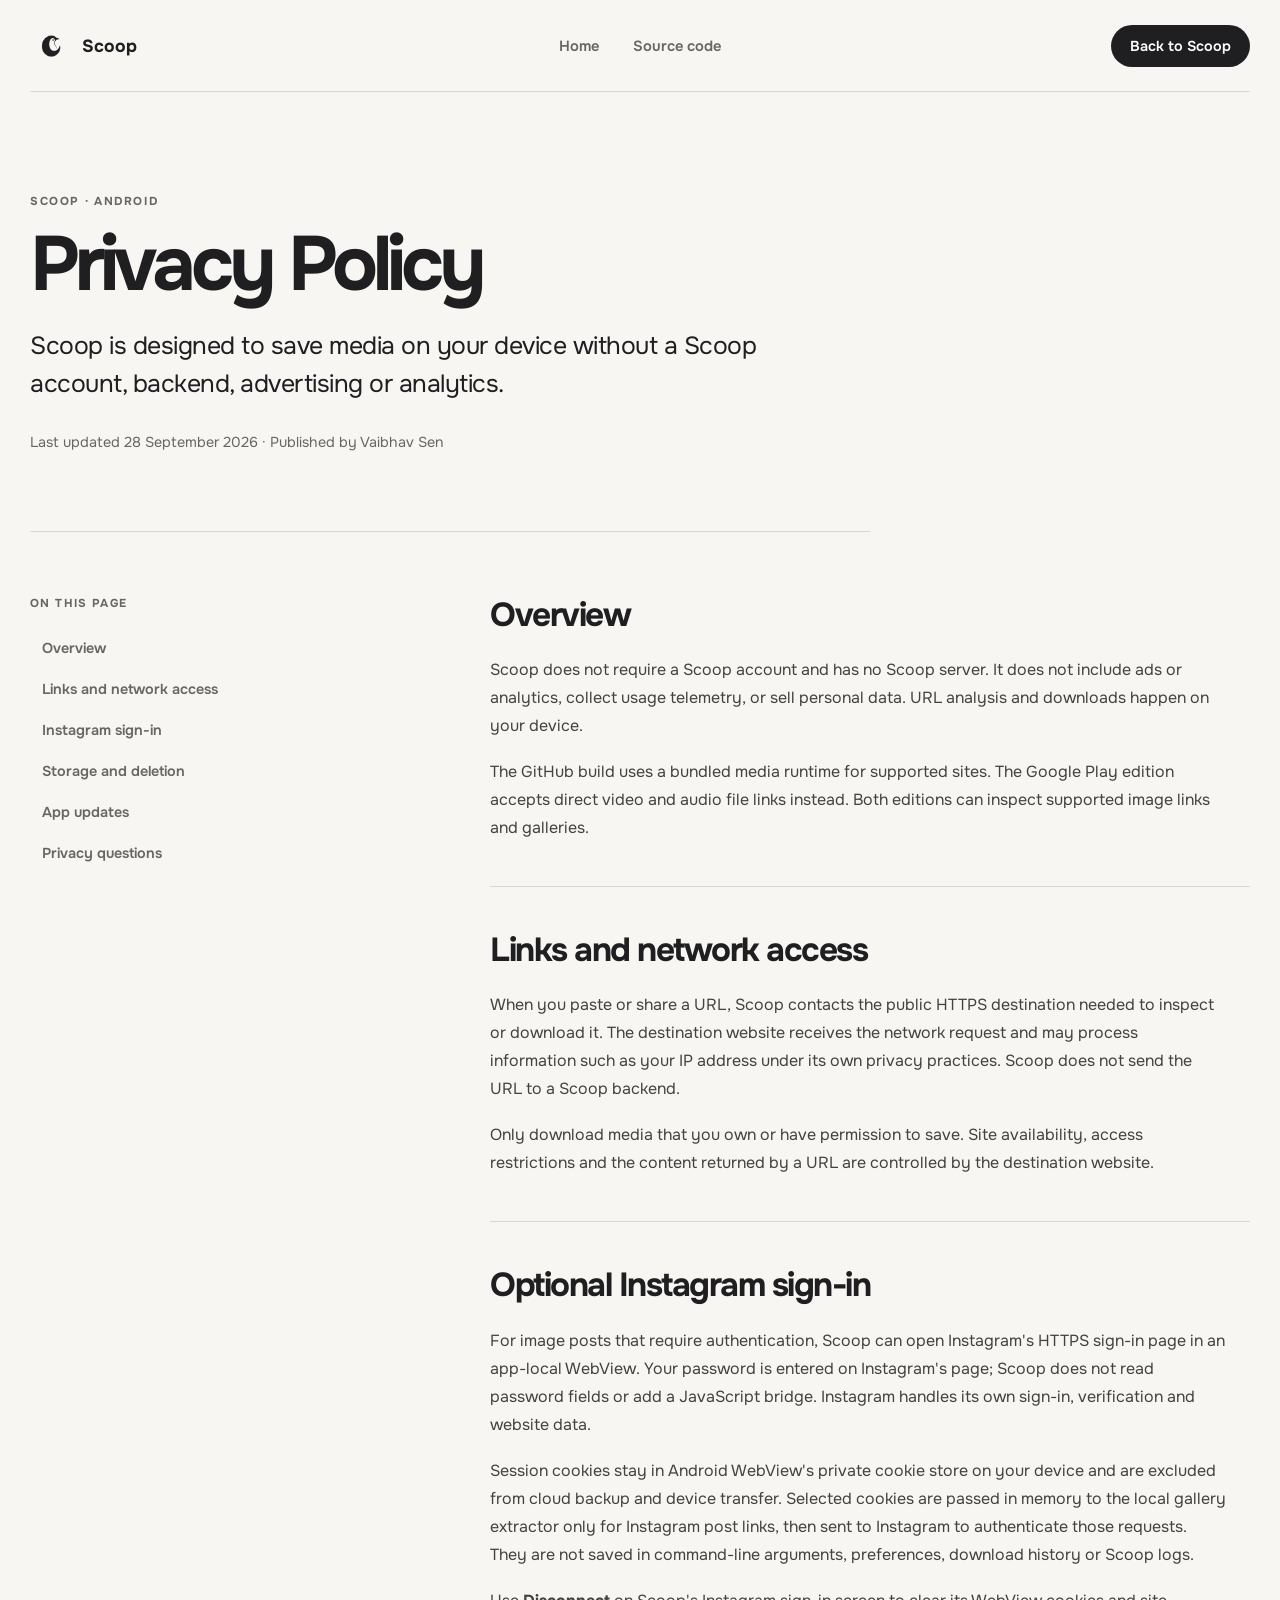
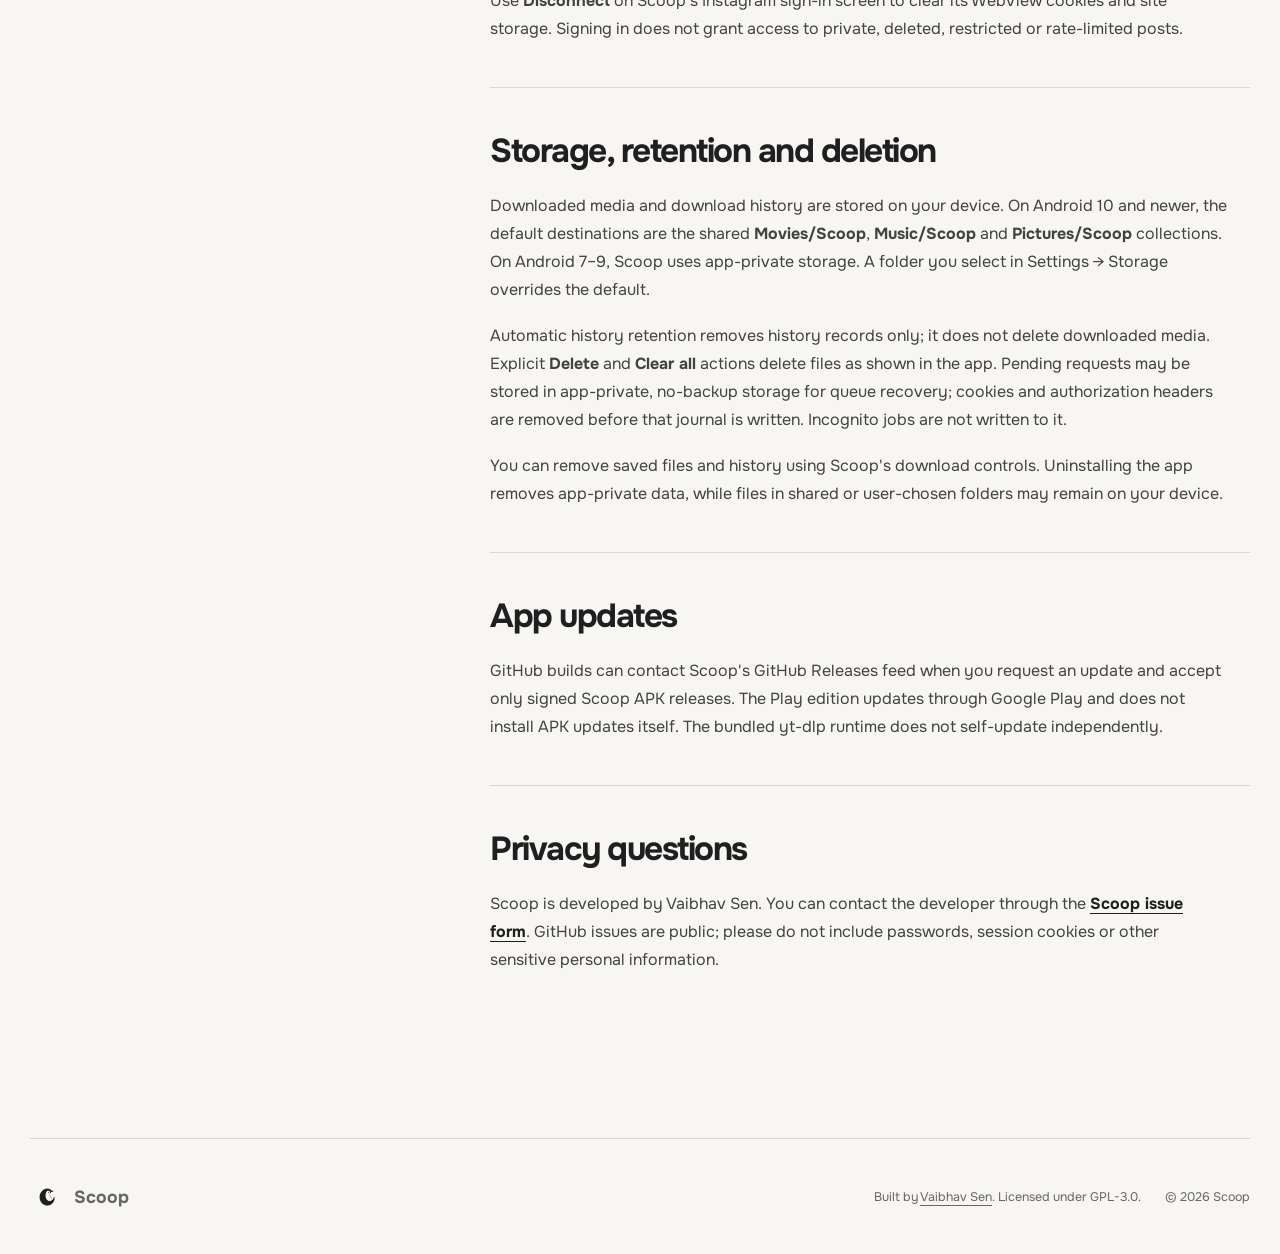
==== docs/privacy/index.html @ 67393e5b "Publish Scoop privacy policy page" ====
<!doctype html>
<html lang="en">
  <head>
    <meta charset="utf-8" />
    <meta name="viewport" content="width=device-width, initial-scale=1" />
    <meta name="theme-color" content="#f7f6f2" />
    <meta name="description" content="Scoop's privacy policy: how the Android app handles links, downloads, Instagram sessions and local data." />
    <title>Privacy Policy — Scoop</title>
    <link rel="canonical" href="https://vabxsen.github.io/Scoop/privacy/" />
    <link rel="icon" href="../logo-light.png" />
    <link rel="stylesheet" href="../styles.css" />
    <link rel="stylesheet" href="styles.css" />
  </head>
  <body>
    <a class="skip-link" href="#main">Skip to policy</a>

    <header class="site-header">
      <a class="brand" href="../" aria-label="Scoop home">
        <img src="../logo-light.png" alt="" width="42" height="42" />
        <span>Scoop</span>
      </a>
      <nav aria-label="Primary navigation">
        <a href="../">Home</a>
        <a href="https://github.com/vabxsen/Scoop">Source code</a>
      </nav>
      <a class="header-cta" href="../">Back to Scoop</a>
    </header>

    <main class="policy-main" id="main">
      <section class="policy-hero" aria-labelledby="policy-title">
        <p class="eyebrow">Scoop · Android</p>
        <h1 id="policy-title">Privacy Policy</h1>
        <p class="policy-intro">Scoop is designed to save media on your device without a Scoop account, backend, advertising or analytics.</p>
        <p class="policy-meta">Last updated <time datetime="2026-09-28">28 September 2026</time> · Published by Vaibhav Sen</p>
      </section>

      <div class="policy-layout">
        <aside class="policy-toc" aria-label="On this page">
          <p>On this page</p>
          <nav aria-label="Policy sections">
            <a href="#overview">Overview</a>
            <a href="#network">Links and network access</a>
            <a href="#instagram">Instagram sign-in</a>
            <a href="#storage">Storage and deletion</a>
            <a href="#updates">App updates</a>
            <a href="#contact">Privacy questions</a>
          </nav>
        </aside>

        <article class="policy-content">
          <section id="overview">
            <h2>Overview</h2>
            <p>Scoop does not require a Scoop account and has no Scoop server. It does not include ads or analytics, collect usage telemetry, or sell personal data. URL analysis and downloads happen on your device.</p>
            <p>The GitHub build uses a bundled media runtime for supported sites. The Google Play edition accepts direct video and audio file links instead. Both editions can inspect supported image links and galleries.</p>
          </section>

          <section id="network">
            <h2>Links and network access</h2>
            <p>When you paste or share a URL, Scoop contacts the public HTTPS destination needed to inspect or download it. The destination website receives the network request and may process information such as your IP address under its own privacy practices. Scoop does not send the URL to a Scoop backend.</p>
            <p>Only download media that you own or have permission to save. Site availability, access restrictions and the content returned by a URL are controlled by the destination website.</p>
          </section>

          <section id="instagram">
            <h2>Optional Instagram sign-in</h2>
            <p>For image posts that require authentication, Scoop can open Instagram's HTTPS sign-in page in an app-local WebView. Your password is entered on Instagram's page; Scoop does not read password fields or add a JavaScript bridge. Instagram handles its own sign-in, verification and website data.</p>
            <p>Session cookies stay in Android WebView's private cookie store on your device and are excluded from cloud backup and device transfer. Selected cookies are passed in memory to the local gallery extractor only for Instagram post links, then sent to Instagram to authenticate those requests. They are not saved in command-line arguments, preferences, download history or Scoop logs.</p>
            <p>Use <strong>Disconnect</strong> on Scoop's Instagram sign-in screen to clear its WebView cookies and site storage. Signing in does not grant access to private, deleted, restricted or rate-limited posts.</p>
          </section>

          <section id="storage">
            <h2>Storage, retention and deletion</h2>
            <p>Downloaded media and download history are stored on your device. On Android 10 and newer, the default destinations are the shared <strong>Movies/Scoop</strong>, <strong>Music/Scoop</strong> and <strong>Pictures/Scoop</strong> collections. On Android 7–9, Scoop uses app-private storage. A folder you select in Settings → Storage overrides the default.</p>
            <p>Automatic history retention removes history records only; it does not delete downloaded media. Explicit <strong>Delete</strong> and <strong>Clear all</strong> actions delete files as shown in the app. Pending requests may be stored in app-private, no-backup storage for queue recovery; cookies and authorization headers are removed before that journal is written. Incognito jobs are not written to it.</p>
            <p>You can remove saved files and history using Scoop's download controls. Uninstalling the app removes app-private data, while files in shared or user-chosen folders may remain on your device.</p>
          </section>

          <section id="updates">
            <h2>App updates</h2>
            <p>GitHub builds can contact Scoop's GitHub Releases feed when you request an update and accept only signed Scoop APK releases. The Play edition updates through Google Play and does not install APK updates itself. The bundled yt-dlp runtime does not self-update independently.</p>
          </section>

          <section id="contact">
            <h2>Privacy questions</h2>
            <p>Scoop is developed by Vaibhav Sen. You can contact the developer through the <a href="https://github.com/vabxsen/Scoop/issues/new">Scoop issue form</a>. GitHub issues are public; please do not include passwords, session cookies or other sensitive personal information.</p>
          </section>
        </article>
      </div>
    </main>

    <footer>
      <a class="brand" href="../" aria-label="Scoop home">
        <img src="../logo-light.png" alt="" width="34" height="34" />
        <span>Scoop</span>
      </a>
      <p>Built by <a href="https://github.com/vabxsen">Vaibhav Sen</a>. Licensed under GPL-3.0.</p>
      <p>© 2026 Scoop</p>
    </footer>
  </body>
</html>
---- docs/styles.css ----
@font-face {
  font-family: "Onest";
  src: url("fonts/onest-regular.ttf") format("truetype");
  font-weight: 400;
  font-display: swap;
}

@font-face {
  font-family: "Onest";
  src: url("fonts/onest-semibold.ttf") format("truetype");
  font-weight: 600;
  font-display: swap;
}

@font-face {
  font-family: "Onest";
  src: url("fonts/onest-bold.ttf") format("truetype");
  font-weight: 700;
  font-display: swap;
}

:root {
  color-scheme: light;
  --paper: #f7f6f2;
  --ink: #1f1f21;
  --muted: #666662;
  --line: #d8d6cf;
  --soft: #ebe9e2;
  --signal: #e5ff57;
  --signal-ink: #181906;
  --radius-card: 28px;
  --radius-control: 999px;
  --max-width: 1220px;
}

* {
  box-sizing: border-box;
}

html {
  scroll-behavior: smooth;
  overflow-x: hidden;
}

body {
  margin: 0;
  overflow-x: hidden;
  color: var(--ink);
  background: var(--paper);
  font-family: "Onest", system-ui, sans-serif;
  text-rendering: optimizeLegibility;
}

a {
  color: inherit;
  text-decoration-thickness: 1px;
  text-underline-offset: 4px;
}

img,
video {
  display: block;
  max-width: 100%;
}

.skip-link {
  position: fixed;
  z-index: 100;
  top: 12px;
  left: 12px;
  padding: 10px 16px;
  border-radius: var(--radius-control);
  color: #fff;
  background: var(--ink);
  transform: translateY(-180%);
}

.skip-link:focus {
  transform: translateY(0);
}

.site-header,
main,
footer {
  width: min(calc(100% - 40px), var(--max-width));
  margin-inline: auto;
}

.site-header {
  position: relative;
  z-index: 10;
  display: grid;
  grid-template-columns: 1fr auto 1fr;
  align-items: center;
  min-height: 92px;
  border-bottom: 1px solid var(--line);
}

.brand {
  display: inline-flex;
  align-items: center;
  justify-self: start;
  gap: 10px;
  font-size: 1.1rem;
  font-weight: 700;
  text-decoration: none;
}

.brand img {
  object-fit: contain;
}

nav {
  display: flex;
  gap: 34px;
}

nav a {
  color: var(--muted);
  font-size: 0.92rem;
  font-weight: 600;
  text-decoration: none;
}

nav a:hover,
nav a:focus-visible {
  color: var(--ink);
}

.header-cta {
  justify-self: end;
  padding: 12px 19px;
  border-radius: var(--radius-control);
  color: #fff;
  background: var(--ink);
  font-size: 0.9rem;
  font-weight: 600;
  text-decoration: none;
}

.hero {
  display: grid;
  grid-template-columns: minmax(0, 1.05fr) minmax(360px, 0.95fr);
  align-items: center;
  min-height: calc(100dvh - 92px);
  gap: clamp(44px, 7vw, 110px);
  padding: 64px 0 72px;
}

.eyebrow {
  margin: 0 0 20px;
  color: var(--muted);
  font-size: 0.72rem;
  font-weight: 700;
  letter-spacing: 0.14em;
  text-transform: uppercase;
}

h1,
h2,
h3,
p {
  margin-top: 0;
}

h1 {
  max-width: 760px;
  margin-bottom: 28px;
  font-size: clamp(3.2rem, 6vw, 6.1rem);
  line-height: 0.95;
  letter-spacing: -0.065em;
}

.hero-summary {
  max-width: 590px;
  margin-bottom: 30px;
  color: var(--muted);
  font-size: clamp(1.02rem, 1.6vw, 1.25rem);
  line-height: 1.55;
}

.hero-actions {
  display: flex;
  flex-wrap: wrap;
  gap: 12px;
}

.button {
  display: inline-flex;
  min-height: 52px;
  align-items: center;
  justify-content: center;
  padding: 0 24px;
  border: 1px solid var(--ink);
  border-radius: var(--radius-control);
  font-weight: 700;
  text-decoration: none;
  transition: transform 160ms ease, background-color 160ms ease, color 160ms ease;
}

.button:hover {
  transform: translateY(-2px);
}

.button:active {
  transform: translateY(0) scale(0.98);
}

.button:focus-visible,
.header-cta:focus-visible,
.demo-toggle:focus-visible,
a:focus-visible,
video:focus-visible {
  outline: 3px solid #2268d8;
  outline-offset: 4px;
}

.button-primary {
  color: var(--signal-ink);
  background: var(--signal);
}

.button-primary:hover {
  background: #d9f44d;
}

.button-secondary {
  background: transparent;
}

.button-secondary:hover {
  color: #fff;
  background: var(--ink);
}

.trust-list {
  display: flex;
  flex-wrap: wrap;
  gap: 8px;
  margin: 34px 0 0;
  padding: 0;
  list-style: none;
}

.trust-list li {
  padding: 8px 13px;
  border: 1px solid var(--line);
  border-radius: var(--radius-control);
  color: var(--muted);
  font-size: 0.82rem;
  font-weight: 600;
}

.hero-visual {
  position: relative;
  justify-self: center;
  width: min(100%, 470px);
  padding: 36px;
}

.phone-frame {
  position: relative;
  z-index: 2;
  width: min(100%, 340px);
  margin-inline: auto;
  padding: 10px;
  border-radius: 46px;
  background: linear-gradient(155deg, #34343a 0%, #151517 42%, #101012 68%, #2b2b31 100%);
  box-shadow:
    0 1px 2px rgba(20, 19, 16, 0.4),
    0 34px 70px -28px rgba(20, 19, 16, 0.62),
    inset 0 0 0 1px rgba(255, 255, 255, 0.09);
}

.phone-frame::before,
.phone-frame::after {
  content: "";
  position: absolute;
  width: 3px;
  border-radius: 4px;
  background: linear-gradient(180deg, #3a3a40, #17171a);
}

.phone-frame::before {
  top: 21%;
  left: -3px;
  height: 66px;
}

.phone-frame::after {
  top: 31%;
  right: -3px;
  height: 46px;
}

.phone-screen {
  position: relative;
  overflow: hidden;
  border-radius: 37px;
  background: #f7f4ef;
}

.phone-screen video {
  width: 100%;
  aspect-ratio: 9 / 20;
  object-fit: cover;
}

.demo-toggle {
  position: absolute;
  right: -21px;
  bottom: 28px;
  z-index: 3;
  display: grid;
  place-items: center;
  width: 46px;
  height: 46px;
  padding: 0;
  border: 1px solid var(--line);
  border-radius: 50%;
  background: var(--paper);
  color: var(--ink);
  cursor: pointer;
  box-shadow: 0 10px 24px -10px rgba(20, 19, 16, 0.7);
  transition:
    transform 0.18s ease,
    background-color 0.18s ease,
    border-color 0.18s ease;
}

.demo-toggle:hover {
  border-color: var(--signal);
  background: var(--signal);
  transform: scale(1.06);
}

.demo-toggle:active {
  transform: scale(0.96);
}

.demo-toggle svg {
  width: 15px;
  height: 15px;
  fill: currentColor;
}

.demo-toggle .icon-play,
.demo-toggle.is-paused .icon-pause {
  display: none;
}

.demo-toggle.is-paused .icon-play {
  display: block;
}

.orbit {
  position: absolute;
  border: 1px solid var(--line);
  border-radius: 50%;
  pointer-events: none;
}

.orbit-one {
  inset: 5% -8% 6% 0;
  animation: drift 10s ease-in-out infinite alternate;
}

.orbit-two {
  inset: 18% 2% 19% -15%;
  border-style: dashed;
  animation: drift 12s ease-in-out infinite alternate-reverse;
}

.visual-caption {
  position: relative;
  z-index: 2;
  margin: 18px 0 0;
  color: var(--muted);
  font-size: 0.76rem;
  text-align: center;
}

@keyframes drift {
  to {
    transform: rotate(5deg) translateY(-8px);
  }
}

.signal-strip {
  display: grid;
  grid-template-columns: repeat(3, 1fr);
  border-top: 1px solid var(--line);
  border-bottom: 1px solid var(--line);
}

.signal-strip p {
  display: grid;
  gap: 8px;
  margin: 0;
  padding: 27px clamp(20px, 4vw, 48px);
  border-right: 1px solid var(--line);
}

.signal-strip p:first-child {
  padding-left: 0;
}

.signal-strip p:last-child {
  border-right: 0;
}

.signal-strip strong {
  font-size: 0.92rem;
}

.signal-strip span {
  color: var(--muted);
  font-size: 0.82rem;
  line-height: 1.45;
}

.feature-section,
.steps-section,
.privacy-section {
  padding: clamp(90px, 12vw, 170px) 0;
}

.section-heading {
  display: grid;
  grid-template-columns: minmax(0, 1.35fr) minmax(220px, 0.65fr);
  align-items: end;
  gap: 40px;
  margin-bottom: 52px;
}

.section-heading .eyebrow {
  grid-column: 1 / -1;
  margin-bottom: -14px;
}

h2 {
  max-width: 780px;
  margin-bottom: 0;
  font-size: clamp(2.45rem, 5vw, 5rem);
  line-height: 1;
  letter-spacing: -0.055em;
}

.section-heading > p:last-child {
  margin: 0 0 6px;
  color: var(--muted);
  line-height: 1.55;
}

.configurator {
  display: grid;
  grid-template-columns: minmax(0, 1.15fr) minmax(260px, 0.85fr);
  gap: 16px;
  margin-bottom: 16px;
}

.config-panel,
.config-out {
  padding: clamp(26px, 3.4vw, 40px);
  border: 1px solid var(--line);
  border-radius: var(--radius-card);
  background: #f1f0eb;
}

.config-lede {
  max-width: 46ch;
  margin-bottom: 30px;
  color: var(--muted);
  line-height: 1.55;
}

.config-url {
  color: var(--ink);
  font-weight: 600;
  text-decoration: underline;
  text-decoration-color: var(--line);
  text-underline-offset: 4px;
}

.config-group {
  margin: 0 0 22px;
  padding: 0;
  border: 0;
}

.config-group:last-child {
  margin-bottom: 0;
}

.config-group legend {
  margin-bottom: 11px;
  padding: 0;
  color: var(--muted);
  font-size: 0.7rem;
  font-weight: 700;
  letter-spacing: 0.14em;
  text-transform: uppercase;
}

.chip-row {
  display: flex;
  flex-wrap: wrap;
  gap: 8px;
}

.chip-row input {
  position: absolute;
  width: 1px;
  height: 1px;
  opacity: 0;
  pointer-events: none;
}

.chip {
  padding: 9px 15px;
  border: 1px solid var(--line);
  border-radius: var(--radius-control);
  background: var(--paper);
  color: var(--muted);
  font-size: 0.84rem;
  font-weight: 600;
  cursor: pointer;
  user-select: none;
  transition:
    transform 0.16s ease,
    background-color 0.16s ease,
    border-color 0.16s ease,
    color 0.16s ease;
}

.chip:hover {
  border-color: var(--ink);
  color: var(--ink);
}

.chip:active {
  transform: scale(0.97);
}

.chip-row input:checked + .chip {
  border-color: var(--ink);
  background: var(--ink);
  color: var(--paper);
}

.chip-row input:focus-visible + .chip {
  outline: 3px solid #2268d8;
  outline-offset: 3px;
}

.config-stack {
  display: none;
}

.configurator:has(#cfg-mode-images:checked) [data-mode-panel="images"],
.configurator:has(#cfg-mode-video:checked) [data-mode-panel="video"],
.configurator:has(#cfg-mode-audio:checked) [data-mode-panel="audio"] {
  display: block;
}

.config-out {
  display: flex;
  flex-direction: column;
  background: var(--ink);
  color: #fff;
}

.config-out-eyebrow {
  margin: 0 0 10px;
  color: #8d8d88;
  font-size: 0.7rem;
  font-weight: 700;
  letter-spacing: 0.14em;
  text-transform: uppercase;
}

.config-out-file {
  margin: 0 0 6px;
  font-size: clamp(1.3rem, 2.1vw, 1.85rem);
  font-weight: 600;
  letter-spacing: -0.035em;
  word-break: break-all;
}

.config-out-path {
  margin: 0 0 30px;
  color: #c8c8c4;
  font-size: 0.86rem;
}

.config-out-code {
  overflow-x: auto;
  margin: 0 0 auto;
  padding: 16px 18px;
  border: 1px solid #34343a;
  border-radius: 16px;
  background: #141416;
  color: var(--signal);
  font-family: ui-monospace, "SF Mono", Menlo, Consolas, monospace;
  font-size: 0.78rem;
  line-height: 1.85;
  white-space: pre-wrap;
}

.config-out-note {
  max-width: 40ch;
  margin: 26px 0 0;
  padding-top: 20px;
  border-top: 1px solid #34343a;
  color: #8d8d88;
  font-size: 0.78rem;
  line-height: 1.6;
}

.feature-grid {
  display: grid;
  grid-template-columns: 1.25fr 0.75fr;
  gap: 16px;
}

.feature {
  min-height: 270px;
  padding: clamp(26px, 4vw, 46px);
  border: 1px solid var(--line);
  border-radius: var(--radius-card);
  background: #f1f0eb;
}

.feature-large {
  grid-row: span 2;
  display: grid;
  grid-template-columns: 0.9fr 0.65fr;
  align-items: end;
  gap: 30px;
  overflow: hidden;
  min-height: 560px;
  padding-bottom: 0;
  background: var(--signal);
}

.feature-large img {
  width: 100%;
  height: auto;
  align-self: end;
  border: 7px solid var(--ink);
  border-bottom: 0;
  border-radius: 30px 30px 0 0;
}

.feature-number {
  margin-bottom: 58px;
  color: var(--muted);
  font-size: 0.76rem;
  font-weight: 700;
  letter-spacing: 0.12em;
}

.feature h3,
.steps h3 {
  margin-bottom: 13px;
  font-size: clamp(1.35rem, 2vw, 2rem);
  line-height: 1.1;
  letter-spacing: -0.035em;
}

.feature p:last-child,
.steps p {
  max-width: 52ch;
  margin-bottom: 0;
  color: var(--muted);
  line-height: 1.55;
}

.feature-dark {
  color: #fff;
  background: var(--ink);
}

.feature-dark .feature-number,
.feature-dark p:last-child {
  color: #c8c8c4;
}

.steps-section {
  border-top: 1px solid var(--line);
}

.steps {
  margin: 0;
  padding: 0;
  border-top: 1px solid var(--line);
  list-style: none;
}

.steps li {
  display: grid;
  grid-template-columns: 90px 1fr;
  gap: 28px;
  padding: 34px 0;
  border-bottom: 1px solid var(--line);
}

.steps li > span {
  display: grid;
  width: 46px;
  height: 46px;
  place-items: center;
  border: 1px solid var(--ink);
  border-radius: 50%;
  font-weight: 700;
}

.privacy-section {
  display: grid;
  grid-template-columns: 1fr 0.75fr;
  gap: 80px;
  border-top: 1px solid var(--line);
}

.privacy-copy {
  align-self: end;
}

.privacy-copy p {
  color: var(--muted);
  font-size: 1.05rem;
  line-height: 1.65;
}

.privacy-copy a {
  font-weight: 700;
}

.cta-section {
  display: grid;
  grid-template-columns: auto 1fr auto;
  align-items: center;
  gap: 38px;
  padding: clamp(36px, 6vw, 72px);
  border-radius: var(--radius-card);
  color: #fff;
  background: var(--ink);
}

.cta-section img {
  height: auto;
}

.cta-section .eyebrow {
  color: #b9b9b5;
}

.cta-section h2 {
  font-size: clamp(2.25rem, 4vw, 4.2rem);
}

.button-inverse {
  border-color: var(--signal);
  color: var(--signal-ink);
  background: var(--signal);
  white-space: nowrap;
}

.support-note {
  max-width: 760px;
  margin: 28px auto 100px;
  color: var(--muted);
  font-size: 0.78rem;
  line-height: 1.55;
  text-align: center;
}

footer {
  display: grid;
  grid-template-columns: 1fr auto auto;
  align-items: center;
  gap: 24px;
  min-height: 116px;
  border-top: 1px solid var(--line);
  color: var(--muted);
  font-size: 0.78rem;
}

footer p {
  margin: 0;
}

@media (max-width: 860px) {
  .site-header {
    grid-template-columns: 1fr auto;
  }

  nav {
    display: none;
  }

  .hero {
    grid-template-columns: 1fr;
    padding-top: 54px;
  }

  .hero-copy {
    max-width: 700px;
  }

  .hero-visual {
    width: min(100%, 440px);
  }

  .signal-strip,
  .section-heading,
  .configurator,
  .feature-grid,
  .privacy-section {
    grid-template-columns: 1fr;
  }

  .signal-strip p,
  .signal-strip p:first-child {
    padding: 22px 0;
    border-right: 0;
    border-bottom: 1px solid var(--line);
  }

  .signal-strip p:last-child {
    border-bottom: 0;
  }

  .section-heading .eyebrow {
    margin-bottom: -18px;
  }

  .feature-large {
    grid-row: auto;
  }

  .privacy-section {
    gap: 40px;
  }

  .cta-section {
    grid-template-columns: auto 1fr;
  }

  .cta-section .button {
    grid-column: 1 / -1;
    width: 100%;
  }
}

@media (max-width: 560px) {
  .site-header,
  main,
  footer {
    width: min(calc(100% - 28px), var(--max-width));
  }

  .site-header {
    min-height: 78px;
  }

  .header-cta {
    padding: 10px 15px;
    font-size: 0.8rem;
  }

  .hero {
    min-height: auto;
    padding: 54px 0 80px;
  }

  h1 {
    font-size: clamp(3rem, 15vw, 4.35rem);
  }

  .hero-actions .button {
    width: 100%;
  }

  .hero-visual {
    padding: 20px;
  }

  .feature-large {
    grid-template-columns: 1fr;
    min-height: 0;
  }

  .feature-large img {
    max-width: 240px;
    margin-inline: auto;
  }

  .steps li {
    grid-template-columns: 54px 1fr;
    gap: 12px;
  }

  .cta-section {
    grid-template-columns: 1fr;
    text-align: left;
  }

  .cta-section img {
    width: 76px;
  }

  footer {
    grid-template-columns: 1fr;
    gap: 12px;
    padding: 30px 0;
  }
}

@media (prefers-reduced-motion: reduce) {
  html {
    scroll-behavior: auto;
  }

  *,
  *::before,
  *::after {
    animation-duration: 0.01ms !important;
    animation-iteration-count: 1 !important;
    transition-duration: 0.01ms !important;
  }
}
---- docs/privacy/styles.css ----
.policy-main {
  padding-top: clamp(56px, 8vw, 112px);
}

.policy-hero {
  max-width: 840px;
  padding-bottom: clamp(48px, 7vw, 80px);
  border-bottom: 1px solid var(--line);
}

.policy-hero h1 {
  margin-bottom: 26px;
}

.policy-intro {
  max-width: 740px;
  margin-bottom: 30px;
  font-size: clamp(1.15rem, 2vw, 1.55rem);
  line-height: 1.5;
  letter-spacing: -0.02em;
}

.policy-meta {
  margin-bottom: 0;
  color: var(--muted);
  font-size: 0.9rem;
}

.policy-layout {
  display: grid;
  grid-template-columns: minmax(180px, 220px) minmax(0, 760px);
  justify-content: space-between;
  gap: clamp(40px, 8vw, 120px);
  padding: 64px 0 120px;
}

.policy-toc {
  position: sticky;
  top: 32px;
  align-self: start;
}

.policy-toc p {
  margin-bottom: 18px;
  color: var(--muted);
  font-size: 0.72rem;
  font-weight: 700;
  letter-spacing: 0.12em;
  text-transform: uppercase;
}

.policy-toc nav {
  display: grid;
  gap: 3px;
}

.policy-toc a {
  padding: 10px 12px;
  border-radius: 10px;
  color: var(--muted);
  font-size: 0.9rem;
  text-decoration: none;
}

.policy-toc a:hover,
.policy-toc a:focus-visible {
  color: var(--ink);
  background: var(--soft);
}

.policy-content section {
  scroll-margin-top: 24px;
  padding: 0 0 44px;
  margin-bottom: 44px;
  border-bottom: 1px solid var(--line);
}

.policy-content section:last-child {
  margin-bottom: 0;
  border-bottom: 0;
}

.policy-content h2 {
  margin-bottom: 22px;
  font-size: clamp(1.65rem, 2.6vw, 2.2rem);
  line-height: 1.15;
  letter-spacing: -0.045em;
}

.policy-content p {
  max-width: 67ch;
  margin-bottom: 18px;
  color: #42423f;
  font-size: 1rem;
  line-height: 1.75;
}

.policy-content p:last-child {
  margin-bottom: 0;
}

.policy-content a {
  color: var(--ink);
  font-weight: 700;
}

@media (max-width: 760px) {
  .policy-layout {
    grid-template-columns: 1fr;
    gap: 48px;
    padding-top: 44px;
  }

  .policy-toc {
    position: static;
    padding: 22px;
    border: 1px solid var(--line);
    border-radius: 18px;
  }

  .policy-toc nav {
    grid-template-columns: repeat(2, minmax(0, 1fr));
  }
}

@media (max-width: 480px) {
  .policy-toc nav {
    grid-template-columns: 1fr;
  }

  .policy-content section {
    padding-bottom: 36px;
    margin-bottom: 36px;
  }
}
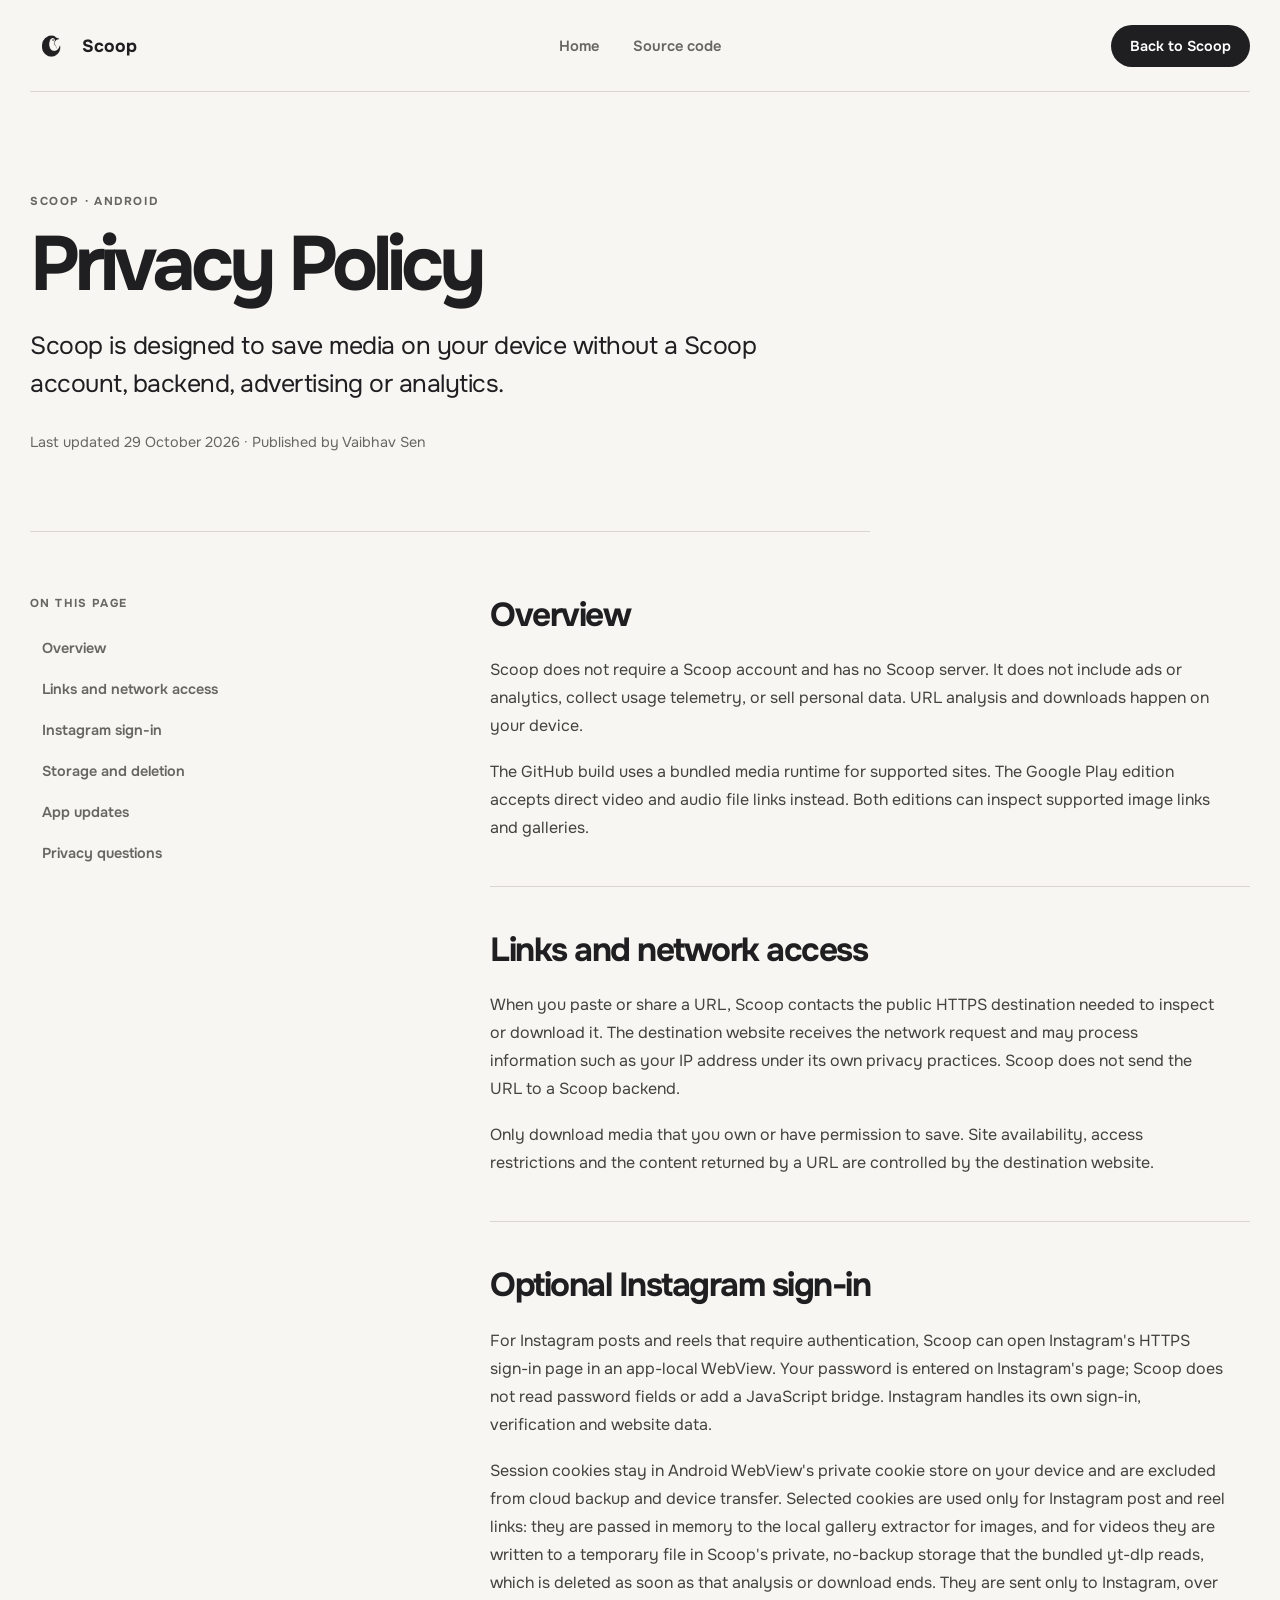
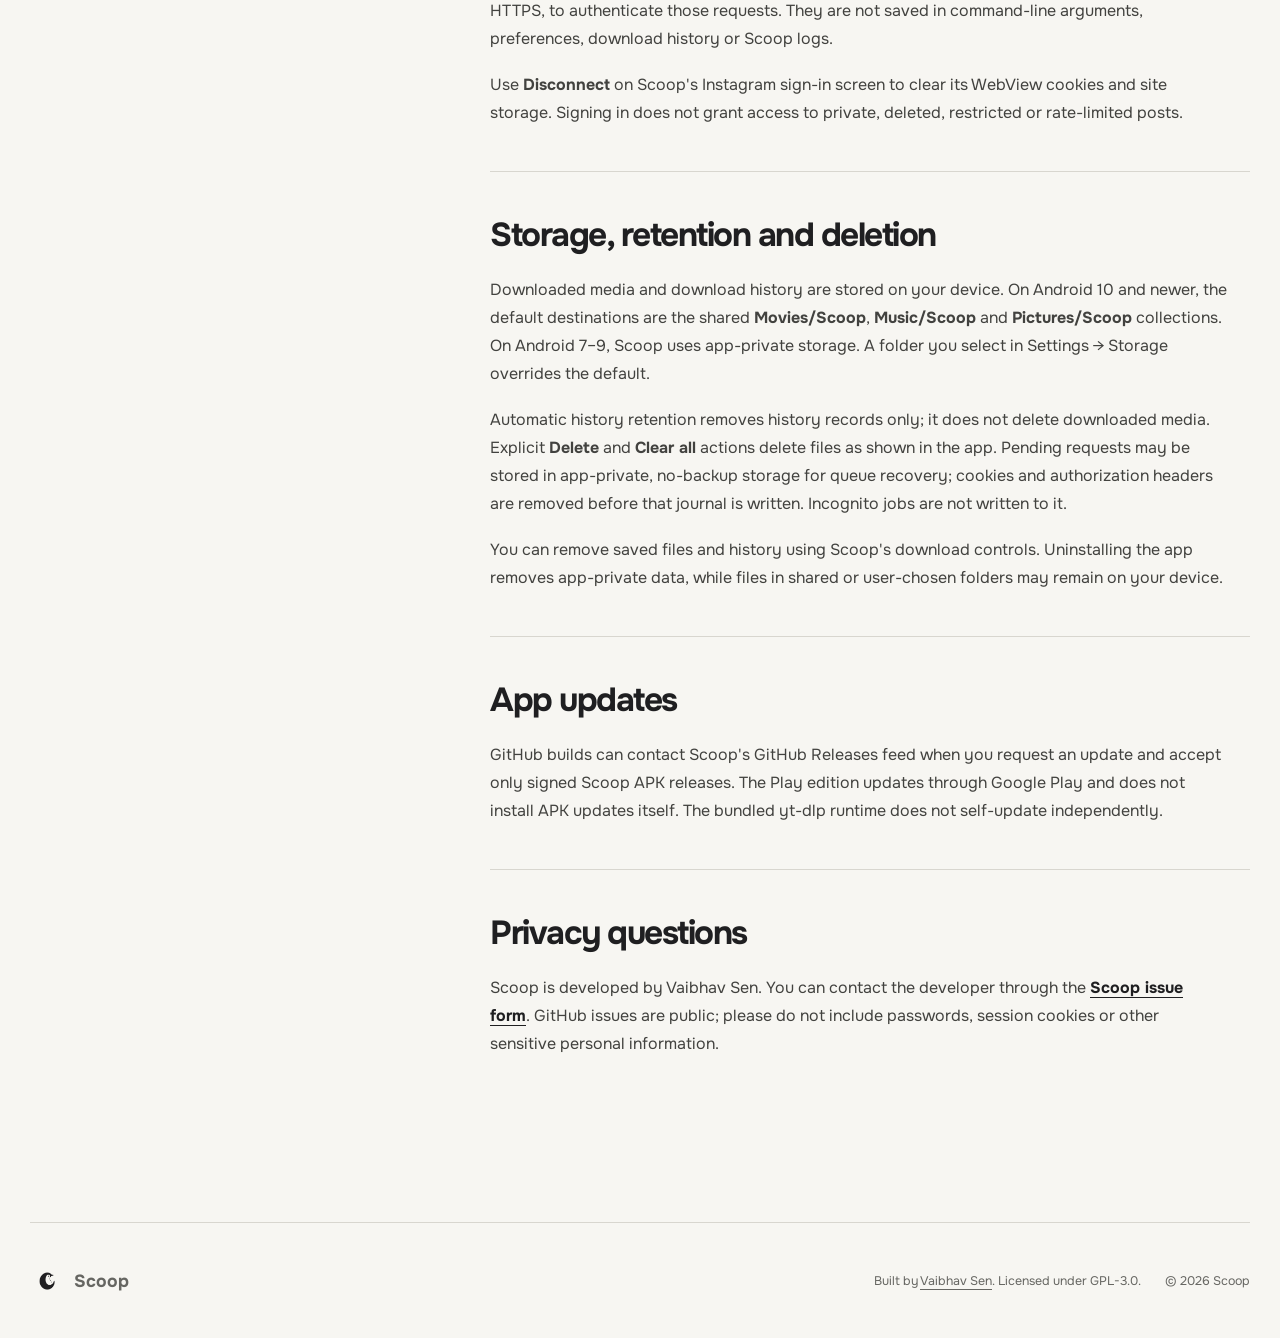
==== commit f0a8876f: "Document Instagram sign-in for reels and videos Update the privacy policy (Markdown and published pa" ====
--- a/docs/privacy/index.html
+++ b/docs/privacy/index.html
@@ -31,7 +31,7 @@
         <p class="eyebrow">Scoop · Android</p>
         <h1 id="policy-title">Privacy Policy</h1>
         <p class="policy-intro">Scoop is designed to save media on your device without a Scoop account, backend, advertising or analytics.</p>
-        <p class="policy-meta">Last updated <time datetime="2026-09-28">28 September 2026</time> · Published by Vaibhav Sen</p>
+        <p class="policy-meta">Last updated <time datetime="2026-10-29">29 October 2026</time> · Published by Vaibhav Sen</p>
       </section>
 
       <div class="policy-layout">
@@ -62,8 +62,8 @@
 
           <section id="instagram">
             <h2>Optional Instagram sign-in</h2>
-            <p>For image posts that require authentication, Scoop can open Instagram's HTTPS sign-in page in an app-local WebView. Your password is entered on Instagram's page; Scoop does not read password fields or add a JavaScript bridge. Instagram handles its own sign-in, verification and website data.</p>
-            <p>Session cookies stay in Android WebView's private cookie store on your device and are excluded from cloud backup and device transfer. Selected cookies are passed in memory to the local gallery extractor only for Instagram post links, then sent to Instagram to authenticate those requests. They are not saved in command-line arguments, preferences, download history or Scoop logs.</p>
+            <p>For Instagram posts and reels that require authentication, Scoop can open Instagram's HTTPS sign-in page in an app-local WebView. Your password is entered on Instagram's page; Scoop does not read password fields or add a JavaScript bridge. Instagram handles its own sign-in, verification and website data.</p>
+            <p>Session cookies stay in Android WebView's private cookie store on your device and are excluded from cloud backup and device transfer. Selected cookies are used only for Instagram post and reel links: they are passed in memory to the local gallery extractor for images, and for videos they are written to a temporary file in Scoop's private, no-backup storage that the bundled yt-dlp reads, which is deleted as soon as that analysis or download ends. They are sent only to Instagram, over HTTPS, to authenticate those requests. They are not saved in command-line arguments, preferences, download history or Scoop logs.</p>
             <p>Use <strong>Disconnect</strong> on Scoop's Instagram sign-in screen to clear its WebView cookies and site storage. Signing in does not grant access to private, deleted, restricted or rate-limited posts.</p>
           </section>
 
